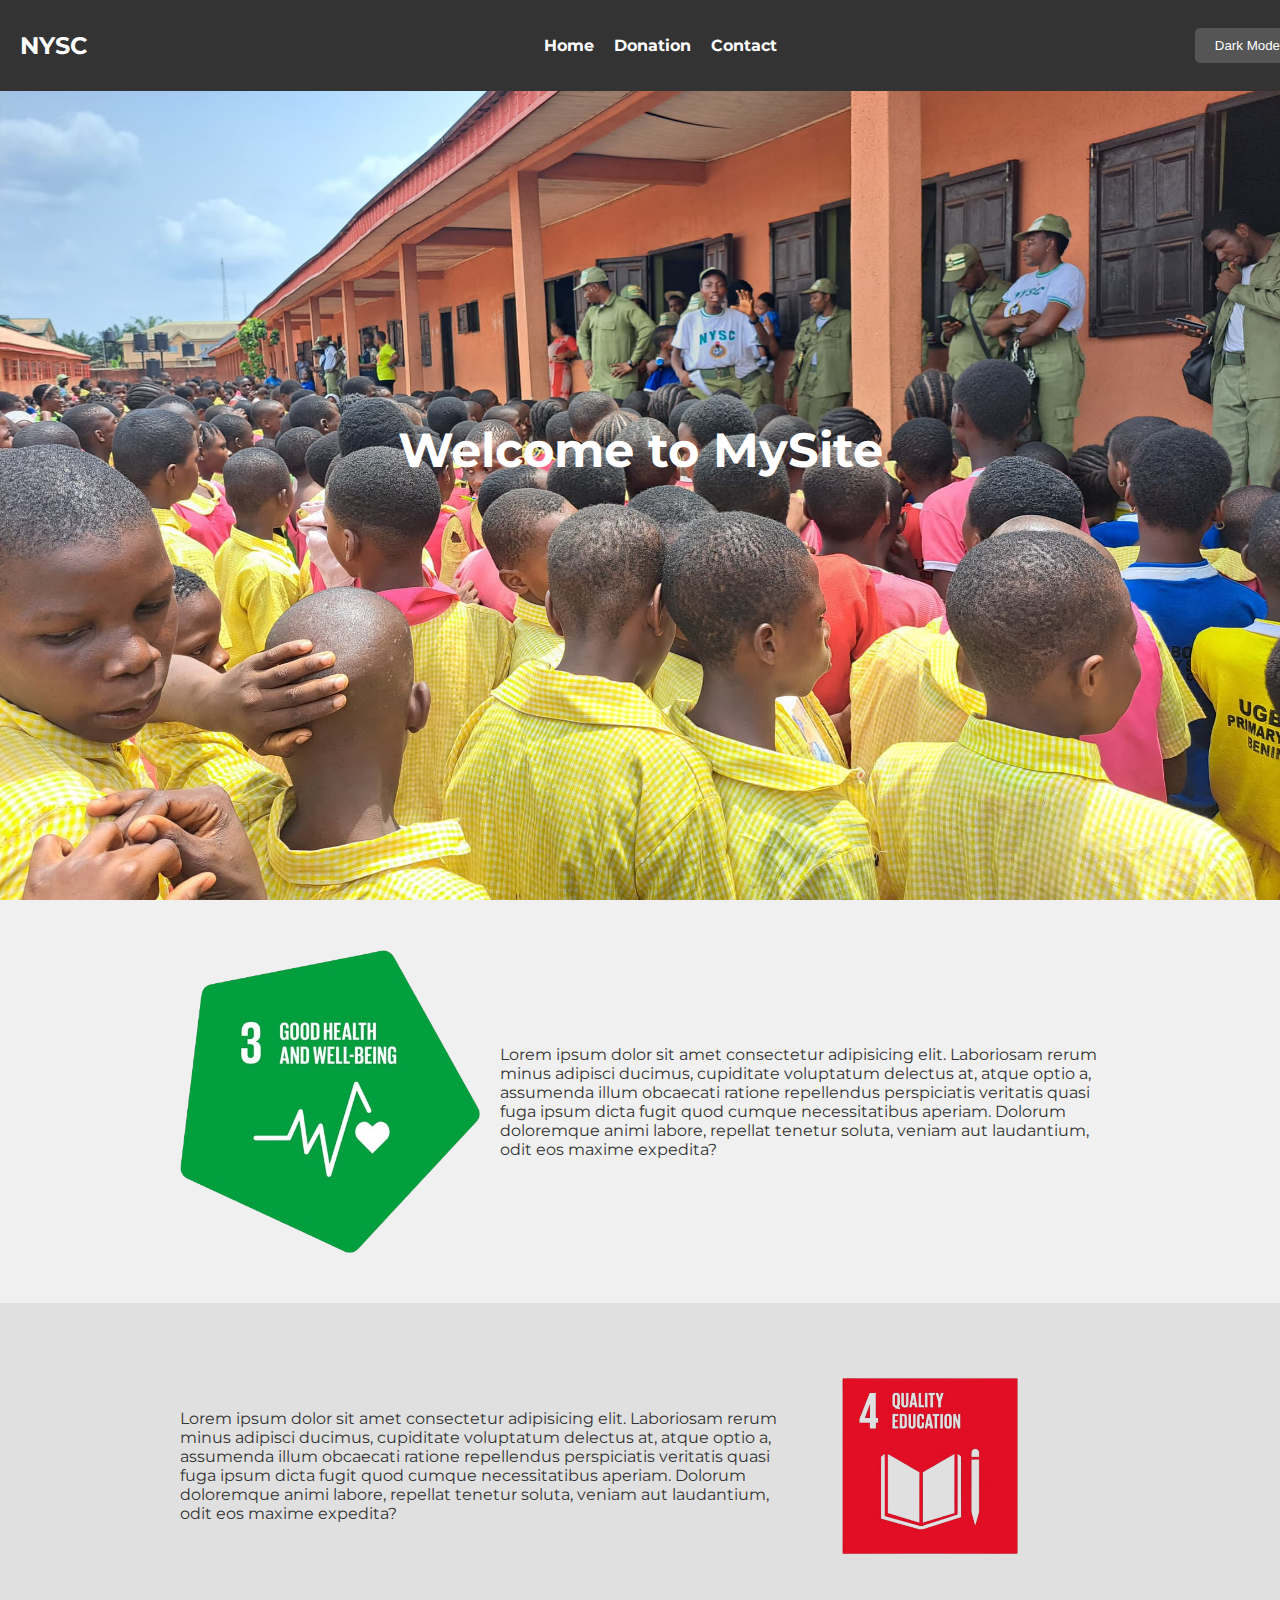
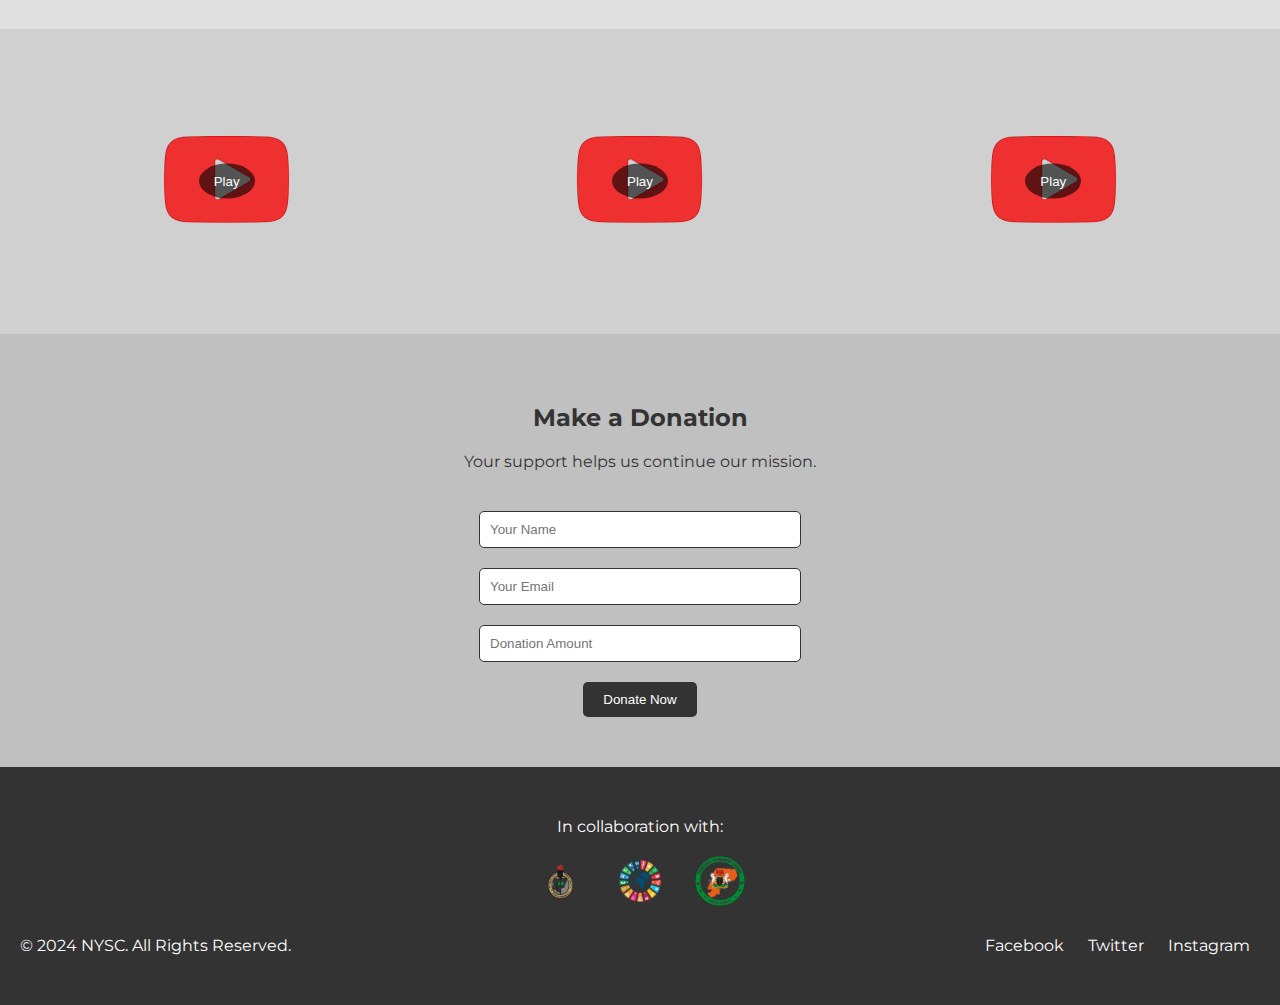
==== index.html @ fc8bd2cf "pro4" ====
<!DOCTYPE html>
<html lang="en">

<head>
    <meta charset="UTF-8">
    <meta name="viewport" content="width=device-width, initial-scale=1.0">
    <title>Responsive Landing Page</title>
    <link rel="stylesheet" href="styles.css">
</head>

<body>
    <!-- Navigation Bar -->
    <nav class="navbar">
        <div class="logo">NYSC</div>
        <ul class="nav-links" id="navLinks">
            <li><a href="#home">Home</a></li>
            <li><a href="#donation">Donation</a></li>
            <li><a href="#contact">Contact</a></li>
        </ul>
        <button class="mode-toggle" id="modeToggle">Dark Mode</button>
        <div class="menu-icon" id="menuIcon">&#9776;</div>
    </nav>

    <!-- Hero Section -->
    <section class="hero-section" id="home">
        <div class="hero-text">
            <h1>Welcome to MySite</h1>
        </div>
    </section>

    <!-- Info Section -->
    <section class="info-section">
        <img src="./images/3-removebg-preview.png" alt="Info Image">
        <div class="text-content">
            <p>Lorem ipsum dolor sit amet consectetur adipisicing elit. Laboriosam rerum minus adipisci ducimus,
                cupiditate voluptatum delectus at, atque optio a, assumenda illum obcaecati ratione repellendus
                perspiciatis veritatis quasi fuga ipsum dicta fugit quod cumque necessitatibus aperiam. Dolorum
                doloremque animi labore, repellat tenetur soluta, veniam aut laudantium, odit eos maxime expedita?</p>
        </div>
    </section>

    <section class="info-section">
        <div class="text-content">
            <p>Lorem ipsum dolor sit amet consectetur adipisicing elit. Laboriosam rerum minus adipisci ducimus,
                cupiditate voluptatum delectus at, atque optio a, assumenda illum obcaecati ratione repellendus
                perspiciatis veritatis quasi fuga ipsum dicta fugit quod cumque necessitatibus aperiam. Dolorum
                doloremque animi labore, repellat tenetur soluta, veniam aut laudantium, odit eos maxime expedita?</p>
        </div>
        <img src="./images/4-removebg-preview.png" alt="Info Image">
    </section>

    <!-- Video Section -->
    <section class="video-section">
        <div class="video-box">
            <img src="./images/youtube-play.png" alt="Video Thumbnail 1">
            <button class="play-btn" data-video="video1.mp4">Play</button>
        </div>
        <div class="video-box">
            <img src="./images/youtube-play.png" alt="Video Thumbnail 2">
            <button class="play-btn" data-video="video2.mp4">Play</button>
        </div>
        <div class="video-box">
            <img src="./images/youtube-play.png" alt="Video Thumbnail 3">
            <button class="play-btn" data-video="video3.mp4">Play</button>
        </div>
    </section>

    <!-- Donation Section -->
    <section class="donation-section" id="donation">
        <h2>Make a Donation</h2>
        <p>Your support helps us continue our mission.</p>
        <form id="donationForm">
            <input type="text" id="name" placeholder="Your Name">
            <input type="email" id="email" placeholder="Your Email">
            <input type="number" id="amount" placeholder="Donation Amount">
            <button type="submit">Donate Now</button>
        </form>
    </section>

    <!-- Footer -->
    <footer class="footer" id="contact">
        <p>In collaboration with:</p>
        <div class="partner-logos">
            <img src="./images/nysc.png" alt="Partner Logo 1" class="logo-img">
            <img src="./images/sdg.png" alt="Partner Logo 2" class="logo-img">
            <img src="./images/egor.png" alt="Partner Logo 3" class="logo-img">
        </div>
        <div class="footer-content">
            <p>&copy; 2024 NYSC. All Rights Reserved.</p>
            <div>
                <a href="#">Facebook</a>
                <a href="#">Twitter</a>
                <a href="#">Instagram</a>
            </div>
        </div>
    </footer>

    <!-- Scroll to Top Button -->
    <button id="scrollToTopBtn" class="scroll-to-top-btn">↑</button>

    <!-- JavaScript -->
    <script src="scripts.js"></script>
</body>

</html>
---- styles.css ----
@import url("https://fonts.googleapis.com/css2?family=Montserrat:ital,wght@0,100..900;1,100..900&display=swap");

body {
  margin: 0;
  font-family: "Montserrat", sans-serif;
  background-color: #f0f0f0;
  color: #333;
  transition: background-color 0.3s, color 0.3s;
}

a {
  text-decoration: none;
  color: inherit;
}

/* Navbar Styles */
.navbar {
  display: flex;
  justify-content: space-between;
  align-items: center;
  padding: 20px;
  background-color: #333;
  color: #fff;
  position: fixed;
  width: 100%;
  top: 0;
  z-index: 1000;
}

.navbar .logo {
  font-size: 24px;
  font-weight: bold;
}

.navbar .nav-links {
  list-style-type: none;
  display: flex;
  gap: 20px;
}

.navbar .nav-links li {
  display: inline;
}

.navbar .nav-links a {
  color: #fff;
  font-weight: bold;
  transition: color 0.3s;
}

.navbar .nav-links a:hover {
  color: #ddd;
}

.navbar .mode-toggle {
  background-color: #555;
  color: #fff;
  border: none;
  padding: 10px 20px;
  cursor: pointer;
  border-radius: 5px;
  transition: background-color 0.3s;
}

.navbar .mode-toggle:hover {
  background-color: #777;
}

.navbar .menu-icon {
  display: none;
  font-size: 28px;
  cursor: pointer;
}

/* Hero Section */
.hero-section {
  height: 100vh;
  display: flex;
  justify-content: center;
  align-items: center;
  background: url("./images/student.jpeg") no-repeat center center/cover;
  color: #fff;
  text-align: center;
}

.hero-section .hero-text h1 {
  font-size: 48px;
  margin: 0;
}

/* Info Section */
.info-section {
  display: flex;
  justify-content: center;
  align-items: center;
  padding: 50px 20px;
  background-color: #f0f0f0;
}

.info-section:nth-child(even) {
  background-color: #e0e0e0;
}

.info-section img {
  max-width: 300px;
  margin-right: 20px;
}

.info-section .text-content {
  max-width: 600px;
}

/* Video Section */
.video-section {
  display: flex;
  justify-content: space-around;
  align-items: center;
  padding: 50px 20px;
  background-color: #d0d0d0;
}

.video-box {
  text-align: center;
  position: relative;
}

.video-box img {
  max-width: 100%;
  border-radius: 10px;
  cursor: pointer;
  transition: transform 0.3s;
}

.video-box img:hover {
  transform: scale(1.05);
}

.video-box .play-btn {
  position: absolute;
  top: 50%;
  left: 50%;
  transform: translate(-50%, -50%);
  background-color: rgba(0, 0, 0, 0.6);
  color: #fff;
  border: none;
  border-radius: 50%;
  padding: 10px 15px;
  cursor: pointer;
}

/* Donation Section */
.donation-section {
  padding: 50px 20px;
  background-color: #c0c0c0;
  text-align: center;
}

.donation-section h2 {
  margin-bottom: 20px;
}

.donation-section p {
  margin-bottom: 40px;
}

.donation-section form {
  display: flex;
  flex-direction: column;
  gap: 20px;
  align-items: center;
}

.donation-section input[type="text"],
.donation-section input[type="email"],
.donation-section input[type="number"] {
  padding: 10px;
  width: 300px;
  max-width: 90%;
  border: 1px solid #333;
  border-radius: 5px;
  outline: none;
}

.donation-section button {
  padding: 10px 20px;
  border: none;
  background-color: #333;
  color: #fff;
  cursor: pointer;
  border-radius: 5px;
  transition: background-color 0.3s;
}

.donation-section button:hover {
  background-color: #555;
}

/* Footer */
.footer {
  background-color: #333;
  color: #fff;
  text-align: center;
  padding: 40px 20px;
}

.footer p {
  margin: 10px 0;
}

.footer .partner-logos {
  display: flex;
  justify-content: center;
  align-items: center;
  gap: 30px;
  margin: 20px 0;
}

.footer .partner-logos .logo-img {
  max-width: 50px;
  transition: transform 0.3s;
}

.footer .partner-logos .logo-img:hover {
  transform: scale(1.1);
}

.footer .footer-content {
  display: flex;
  justify-content: space-between;
  align-items: center;
  flex-wrap: wrap;
  gap: 20px;
}

.footer .footer-content div a {
  color: #fff;
  margin: 0 10px;
  transition: color 0.3s;
}

.footer .footer-content div a:hover {
  color: #ddd;
}

/* Scroll to Top Button */
.scroll-to-top-btn {
  position: fixed;
  bottom: 30px;
  right: 30px;
  padding: 10px 15px;
  background-color: #333;
  color: #fff;
  border: none;
  border-radius: 5px;
  cursor: pointer;
  display: none;
  transition: background-color 0.3s, transform 0.3s;
}

.scroll-to-top-btn:hover {
  background-color: #555;
  transform: scale(1.1);
}

/* Dark Mode */
body.dark-mode {
  background-color: #121212;
  color: #e0e0e0;
}

body.dark-mode .navbar {
  background-color: #222;
}

body.dark-mode .mode-toggle {
  background-color: #444;
}

body.dark-mode .info-section,
body.dark-mode .video-section,
body.dark-mode .donation-section {
  background-color: #1e1e1e;
}

body.dark-mode .info-section:nth-child(even) {
  background-color: #2e2e2e;
}

body.dark-mode .footer {
  background-color: #222;
}

/* Responsive Styles */
@media (max-width: 768px) {
  .navbar .nav-links {
    display: none;
    flex-direction: column;
    position: fixed;
    top: 60px;
    left: 0;
    width: 100%;
    background-color: #333;
    padding: 20px 0;
  }

  .navbar .nav-links.show {
    display: flex;
  }

  .navbar .menu-icon {
    display: block;
  }

  .info-section {
    flex-direction: column;
    text-align: center;
  }

  .info-section img {
    margin-bottom: 20px;
    margin-right: 0;
  }

  .video-section {
    flex-direction: column;
  }

  .video-box {
    margin-bottom: 20px;
  }
}

@media (max-width: 480px) {
  .hero-section .hero-text h1 {
    font-size: 36px;
  }

  .donation-section input[type="text"],
  .donation-section input[type="email"],
  .donation-section input[type="number"] {
    width: 100%;
  }

  .footer .footer-content a {
    display: block;
    margin-bottom: 10px;
  }
}
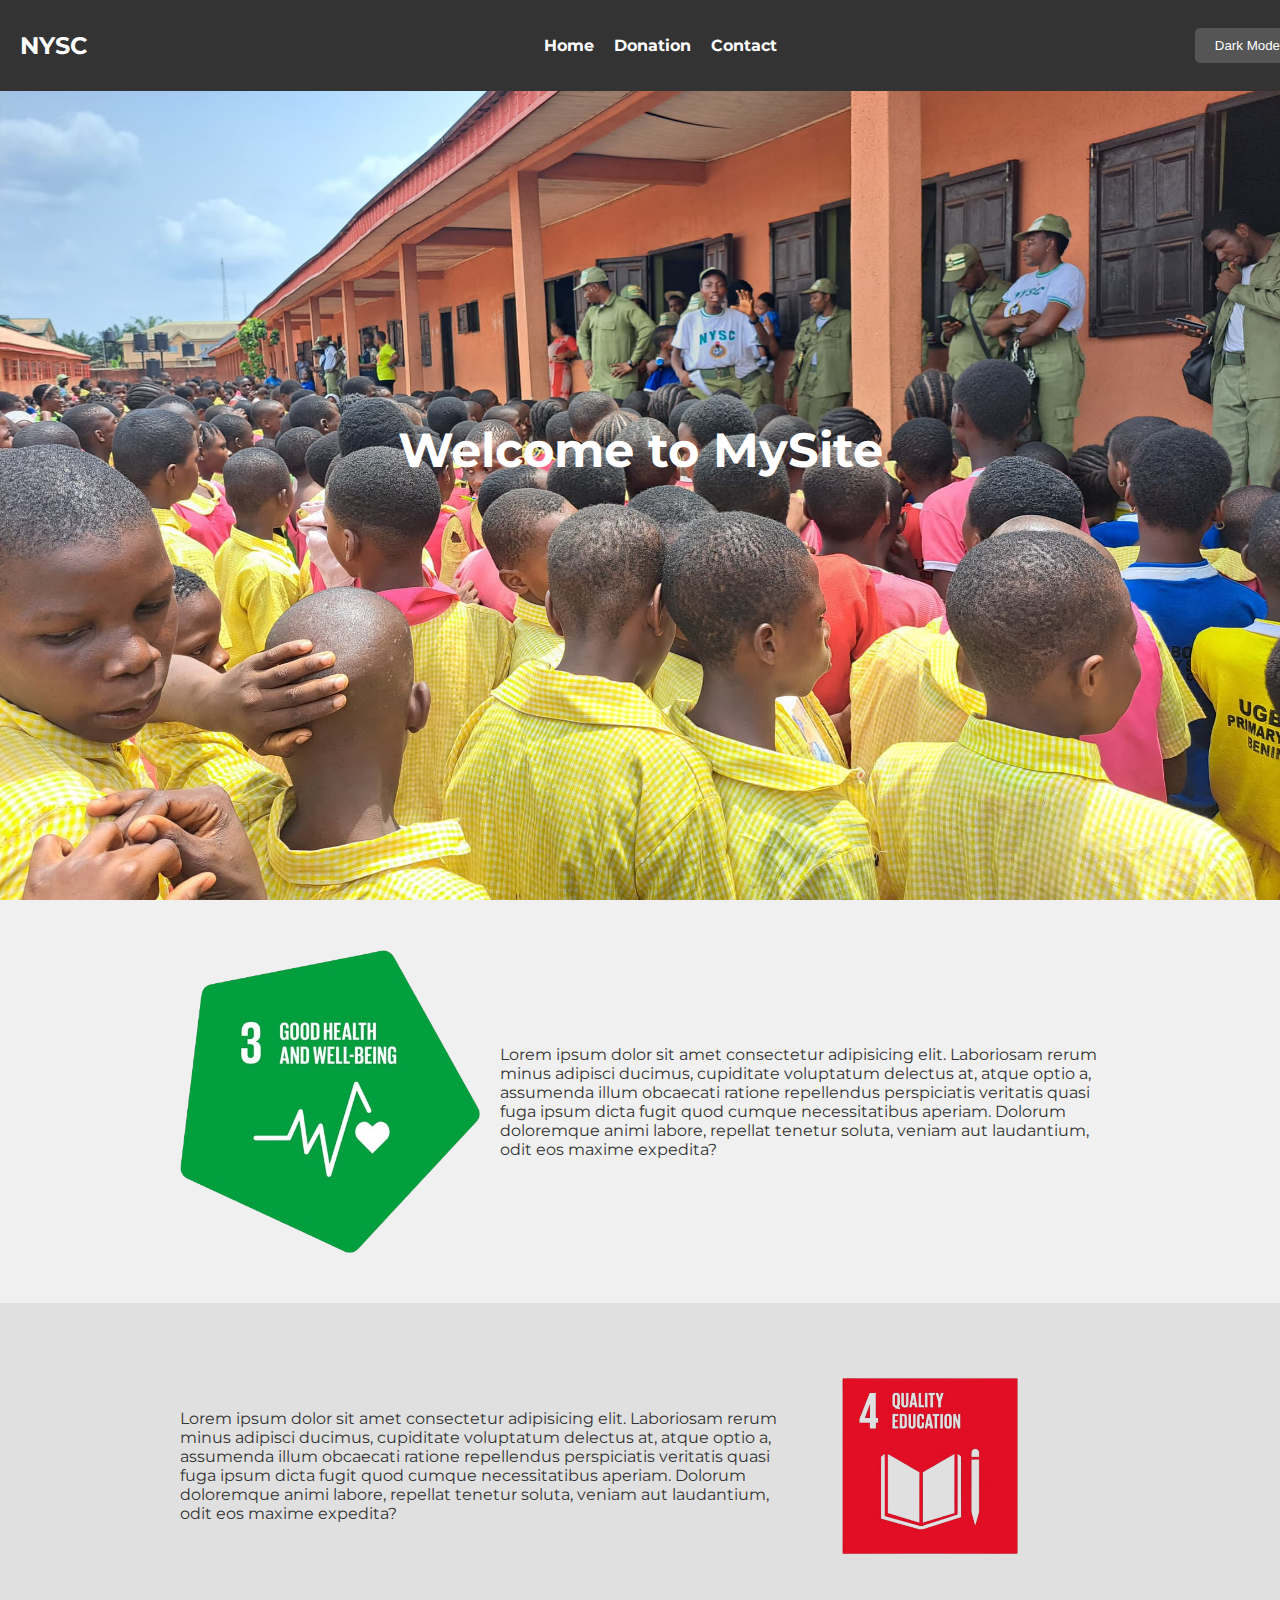
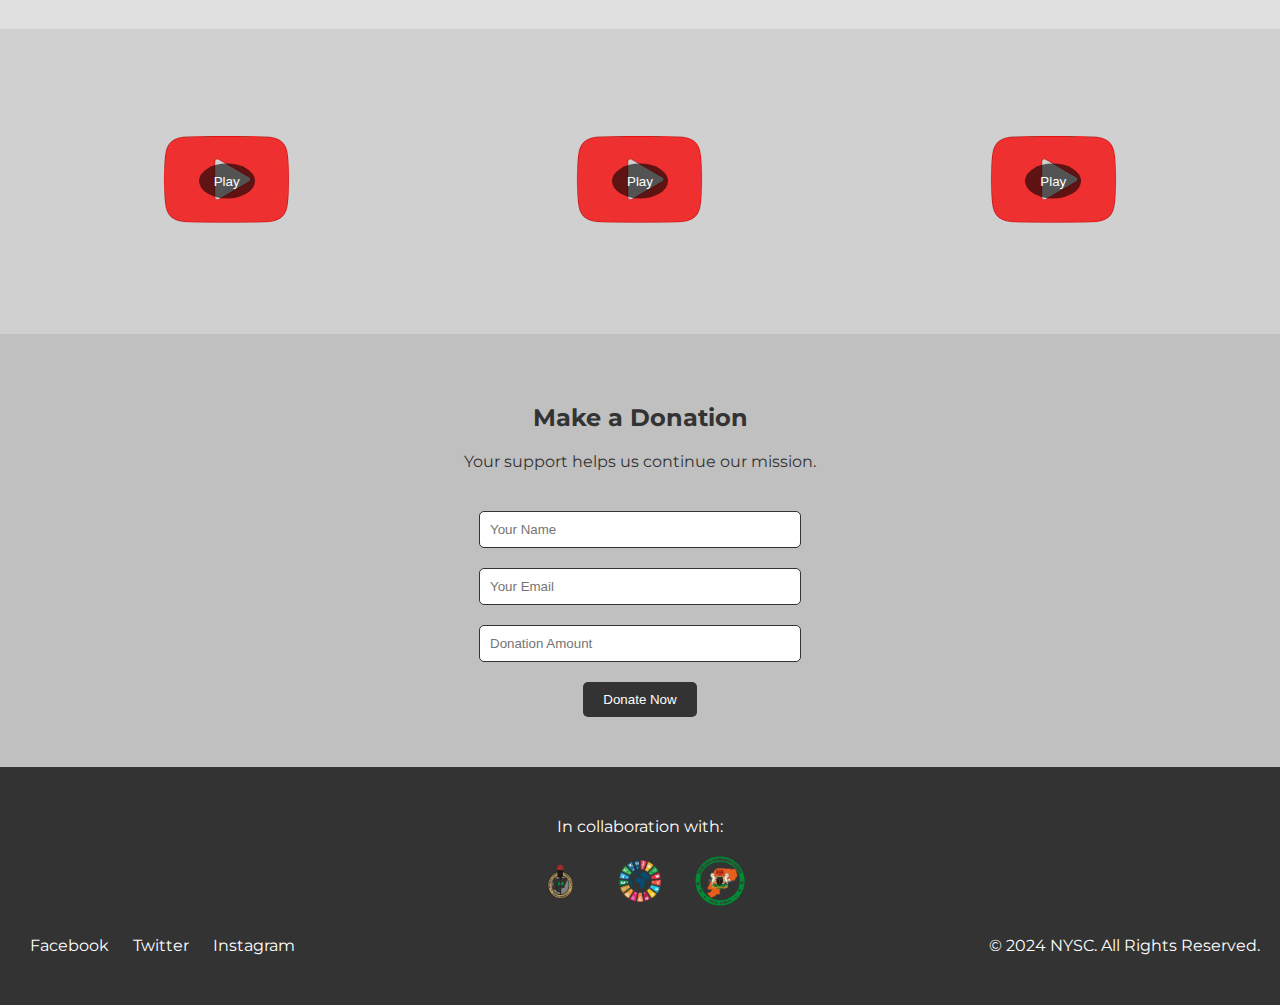
==== commit bc1fff34: "pro5" ====
--- a/index.html
+++ b/index.html
@@ -86,12 +86,12 @@
             <img src="./images/egor.png" alt="Partner Logo 3" class="logo-img">
         </div>
         <div class="footer-content">
-            <p>&copy; 2024 NYSC. All Rights Reserved.</p>
             <div>
                 <a href="#">Facebook</a>
                 <a href="#">Twitter</a>
                 <a href="#">Instagram</a>
             </div>
+            <p>&copy; 2024 NYSC. All Rights Reserved.</p>
         </div>
     </footer>
 
--- a/styles.css
+++ b/styles.css
@@ -68,7 +68,7 @@
 
 .navbar .menu-icon {
   display: none;
-  font-size: 28px;
+  font-size: 20px;
   cursor: pointer;
 }
 
@@ -309,6 +309,7 @@
 
   .navbar .menu-icon {
     display: block;
+    padding-left: 30px;
   }
 
   .info-section {
@@ -327,6 +328,10 @@
 
   .video-box {
     margin-bottom: 20px;
+  }
+  .footer .footer-content {
+    display: block;
+    justify-content: center;
   }
 }
 
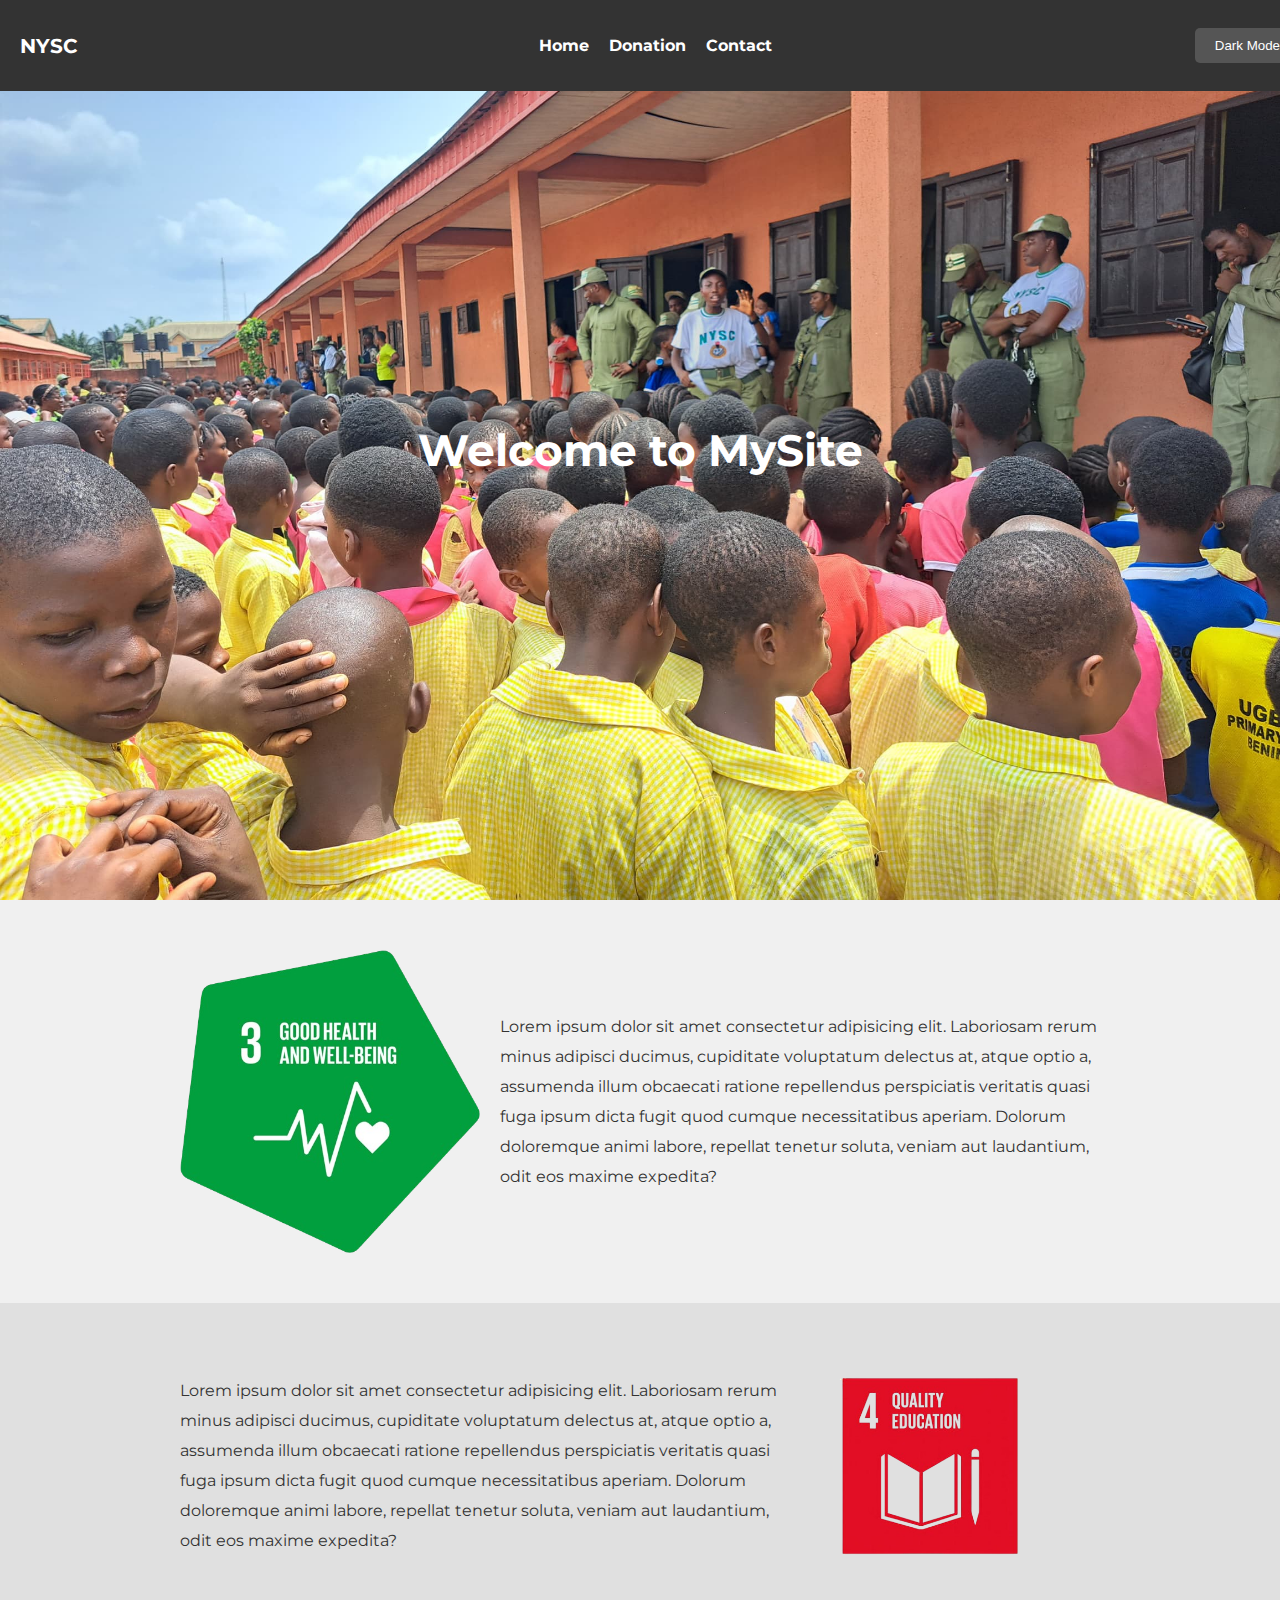
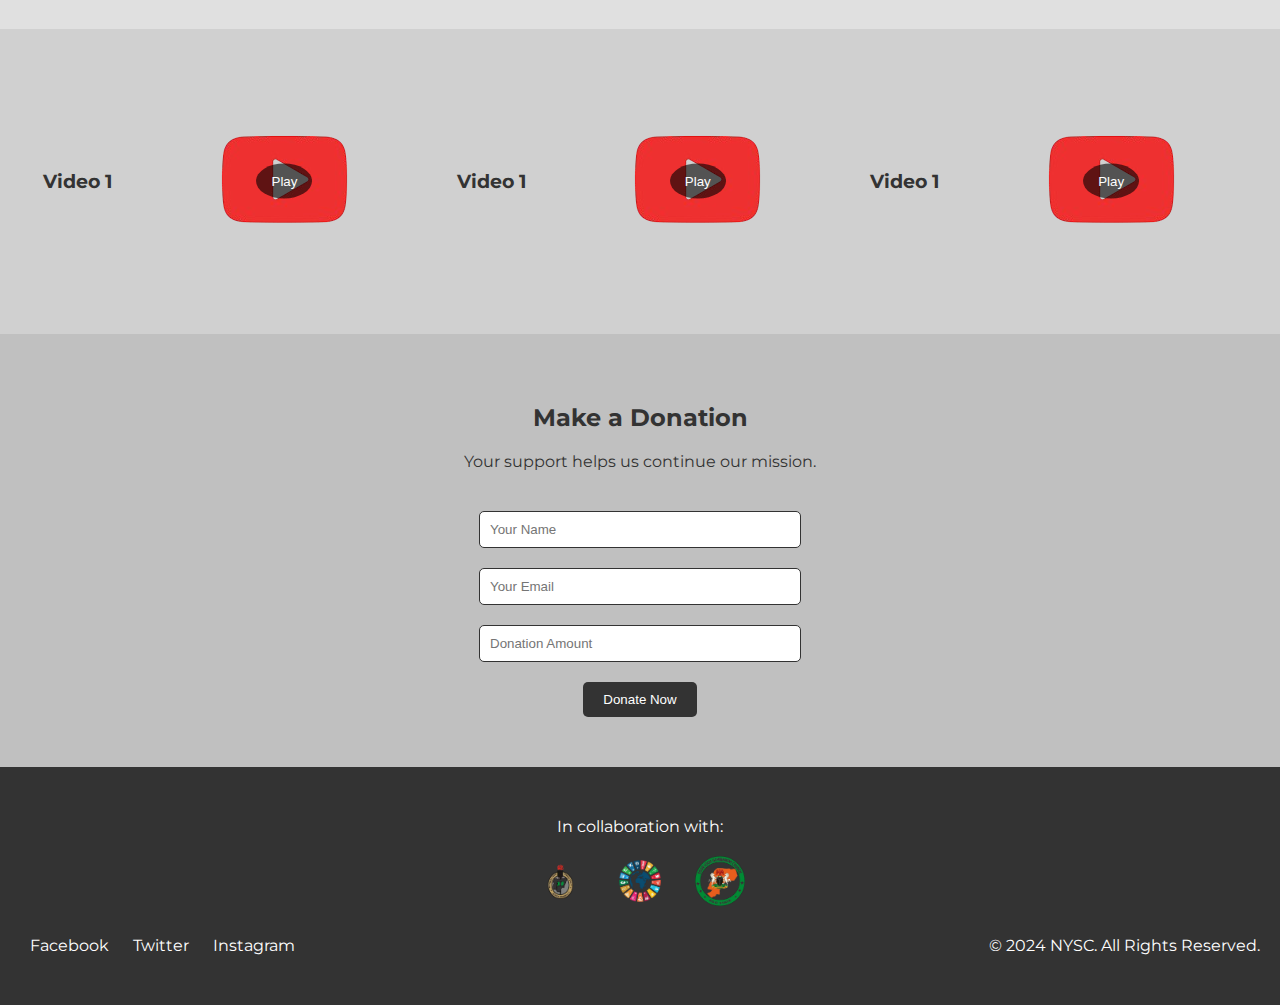
==== commit a1646c8f: "pro1" ====
--- a/index.html
+++ b/index.html
@@ -51,14 +51,17 @@
 
     <!-- Video Section -->
     <section class="video-section">
+        <h3>Video 1</h3>
         <div class="video-box">
             <img src="./images/youtube-play.png" alt="Video Thumbnail 1">
             <button class="play-btn" data-video="video1.mp4">Play</button>
         </div>
+        <h3>Video 1</h3>
         <div class="video-box">
             <img src="./images/youtube-play.png" alt="Video Thumbnail 2">
             <button class="play-btn" data-video="video2.mp4">Play</button>
         </div>
+        <h3>Video 1</h3>
         <div class="video-box">
             <img src="./images/youtube-play.png" alt="Video Thumbnail 3">
             <button class="play-btn" data-video="video3.mp4">Play</button>
--- a/styles.css
+++ b/styles.css
@@ -3,6 +3,7 @@
 body {
   margin: 0;
   font-family: "Montserrat", sans-serif;
+  font-size: 16px;
   background-color: #f0f0f0;
   color: #333;
   transition: background-color 0.3s, color 0.3s;
@@ -28,7 +29,7 @@
 }
 
 .navbar .logo {
-  font-size: 24px;
+  font-size: 20px;
   font-weight: bold;
 }
 
@@ -68,7 +69,7 @@
 
 .navbar .menu-icon {
   display: none;
-  font-size: 20px;
+  font-size: 16px;
   cursor: pointer;
 }
 
@@ -84,7 +85,7 @@
 }
 
 .hero-section .hero-text h1 {
-  font-size: 48px;
+  font-size: 44px;
   margin: 0;
 }
 
@@ -108,6 +109,8 @@
 
 .info-section .text-content {
   max-width: 600px;
+  font-size: 16px;
+  line-height: 30px;
 }
 
 /* Video Section */
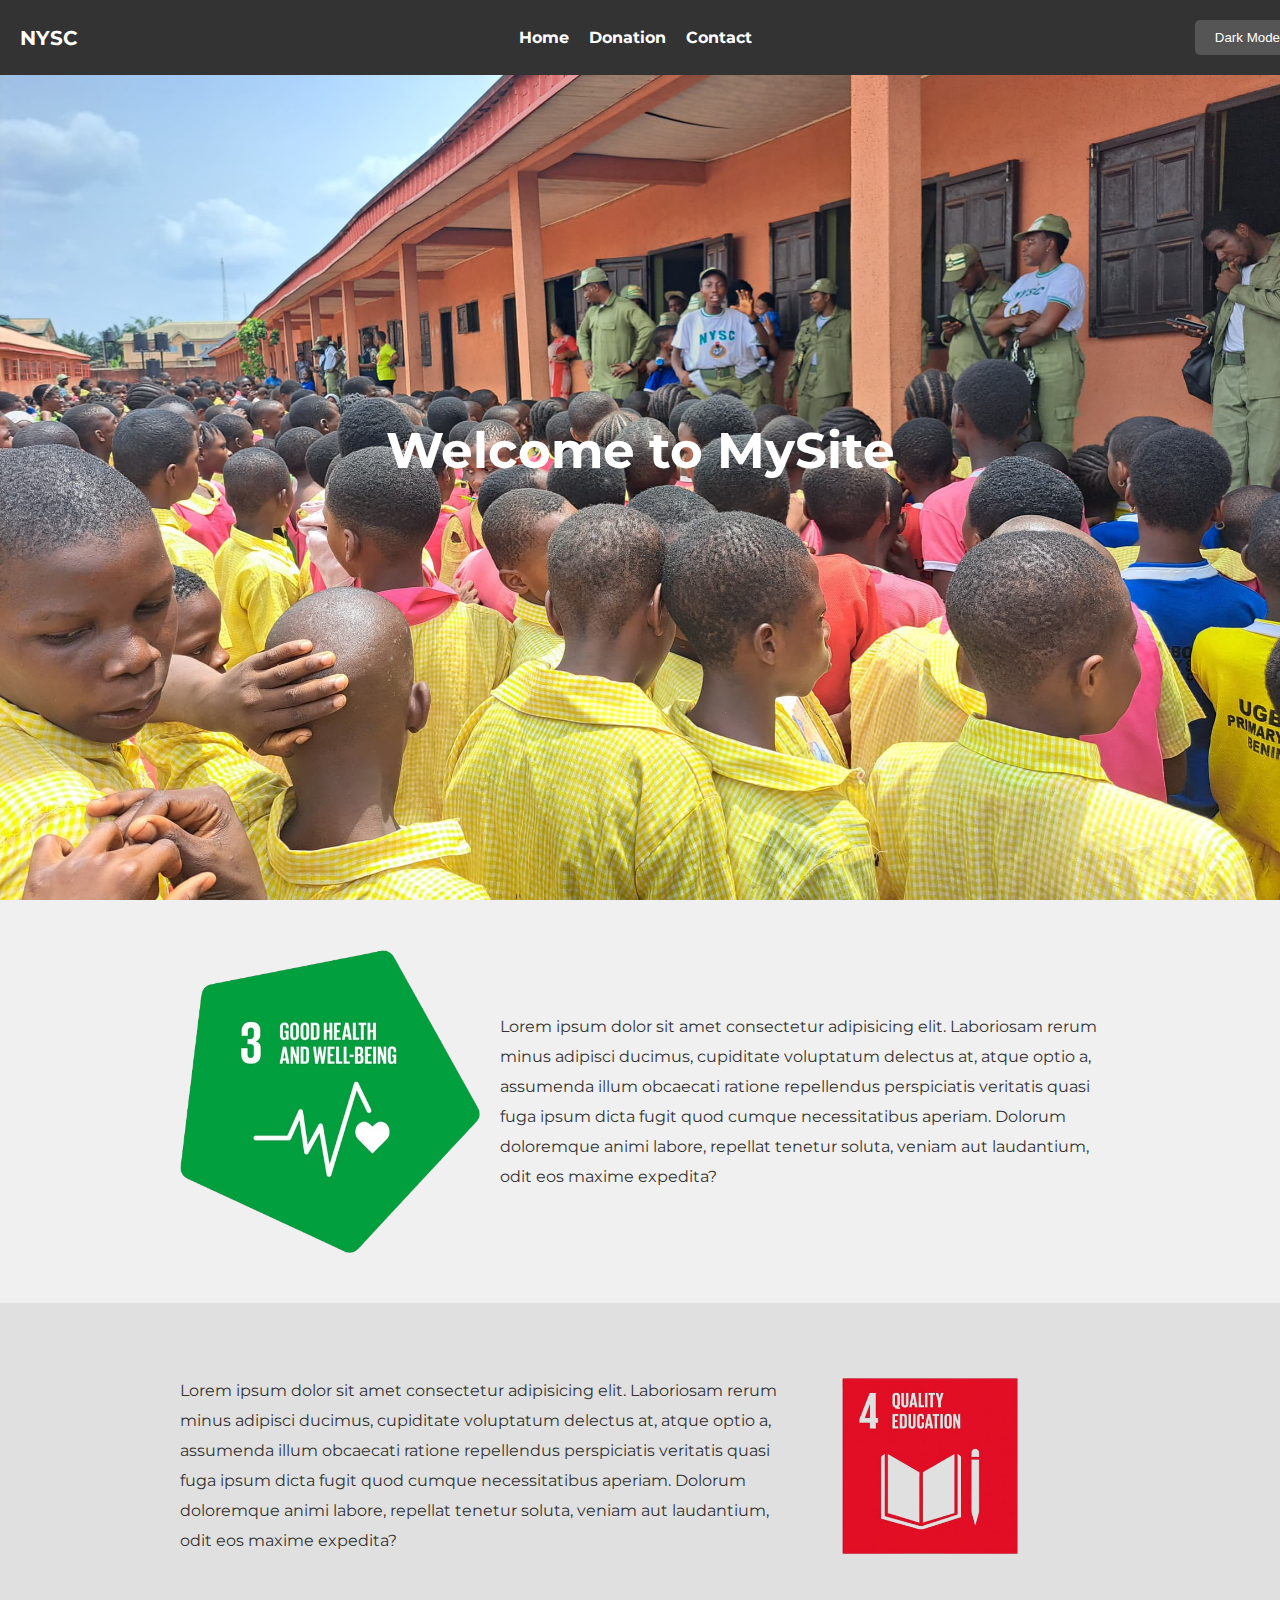
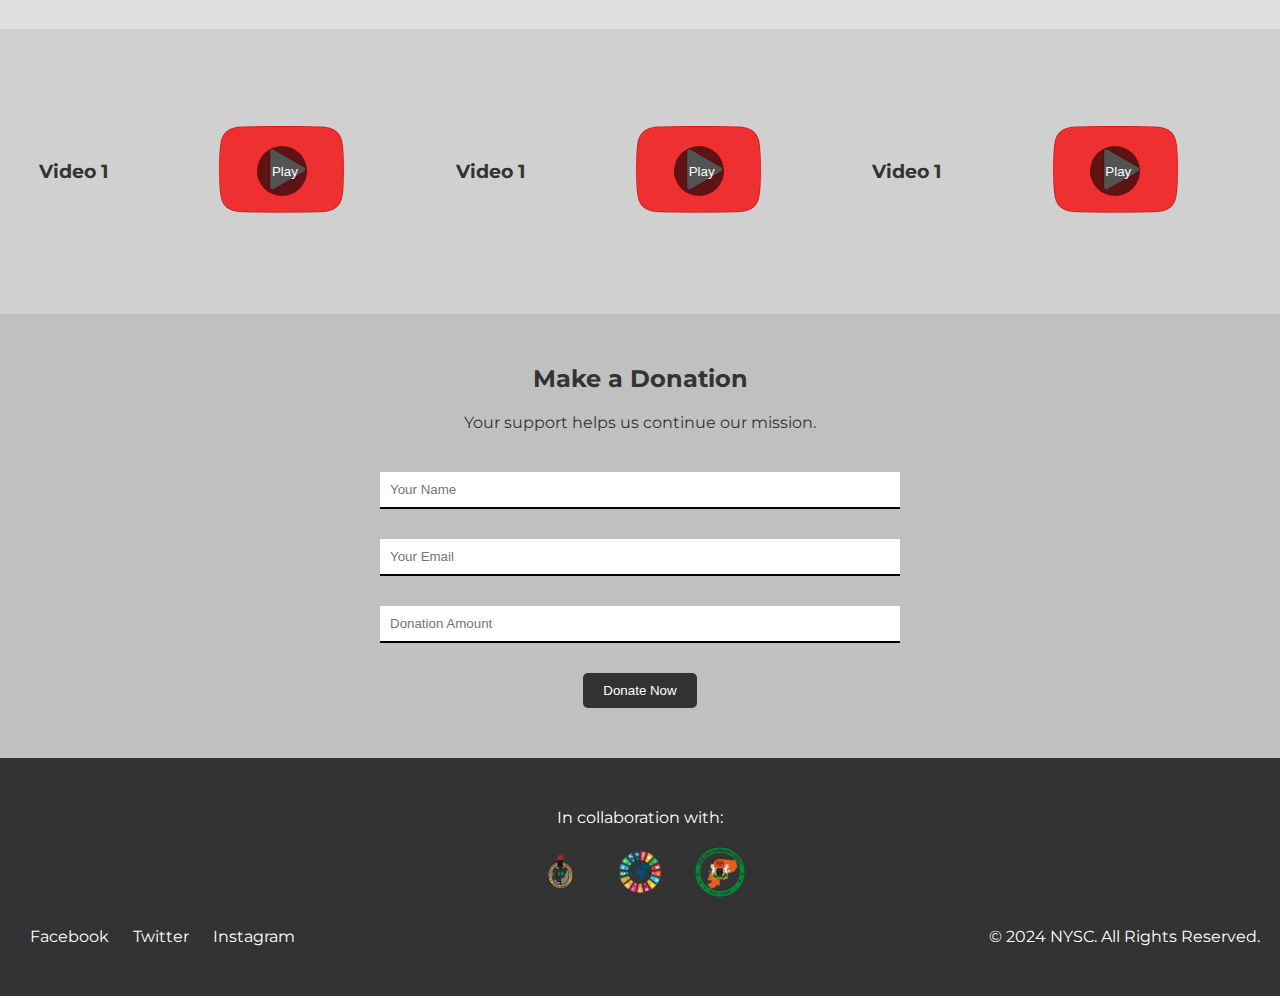
==== commit 7b0903e7: "pro8" ====
--- a/index.html
+++ b/index.html
@@ -4,7 +4,7 @@
 <head>
     <meta charset="UTF-8">
     <meta name="viewport" content="width=device-width, initial-scale=1.0">
-    <title>Responsive Landing Page</title>
+    <title>NYSC EGOR</title>
     <link rel="stylesheet" href="styles.css">
 </head>
 
--- a/styles.css
+++ b/styles.css
@@ -1,5 +1,13 @@
 @import url("https://fonts.googleapis.com/css2?family=Montserrat:ital,wght@0,100..900;1,100..900&display=swap");
 
+* {
+  margin: 0;
+  padding: 0;
+}
+
+html {
+  scroll-behavior: smooth;
+}
 body {
   margin: 0;
   font-family: "Montserrat", sans-serif;
@@ -50,7 +58,10 @@
 }
 
 .navbar .nav-links a:hover {
-  color: #ddd;
+  background-color: #ddd;
+  color: #000;
+  padding: 5px;
+  border-radius: 5px;
 }
 
 .navbar .mode-toggle {
@@ -85,7 +96,7 @@
 }
 
 .hero-section .hero-text h1 {
-  font-size: 44px;
+  font-size: 50px;
   margin: 0;
 }
 
@@ -118,7 +129,7 @@
   display: flex;
   justify-content: space-around;
   align-items: center;
-  padding: 50px 20px;
+  padding: 40px 15px;
   background-color: #d0d0d0;
 }
 
@@ -135,7 +146,7 @@
 }
 
 .video-box img:hover {
-  transform: scale(1.05);
+  transform: scale(1.2);
 }
 
 .video-box .play-btn {
@@ -146,6 +157,8 @@
   background-color: rgba(0, 0, 0, 0.6);
   color: #fff;
   border: none;
+  width: 50px;
+  height: 50px;
   border-radius: 50%;
   padding: 10px 15px;
   cursor: pointer;
@@ -177,10 +190,11 @@
 .donation-section input[type="email"],
 .donation-section input[type="number"] {
   padding: 10px;
-  width: 300px;
+  width: 500px;
   max-width: 90%;
-  border: 1px solid #333;
-  border-radius: 5px;
+  border: none;
+  margin-bottom: 10px;
+  border-bottom: 2px solid #000;
   outline: none;
 }
 
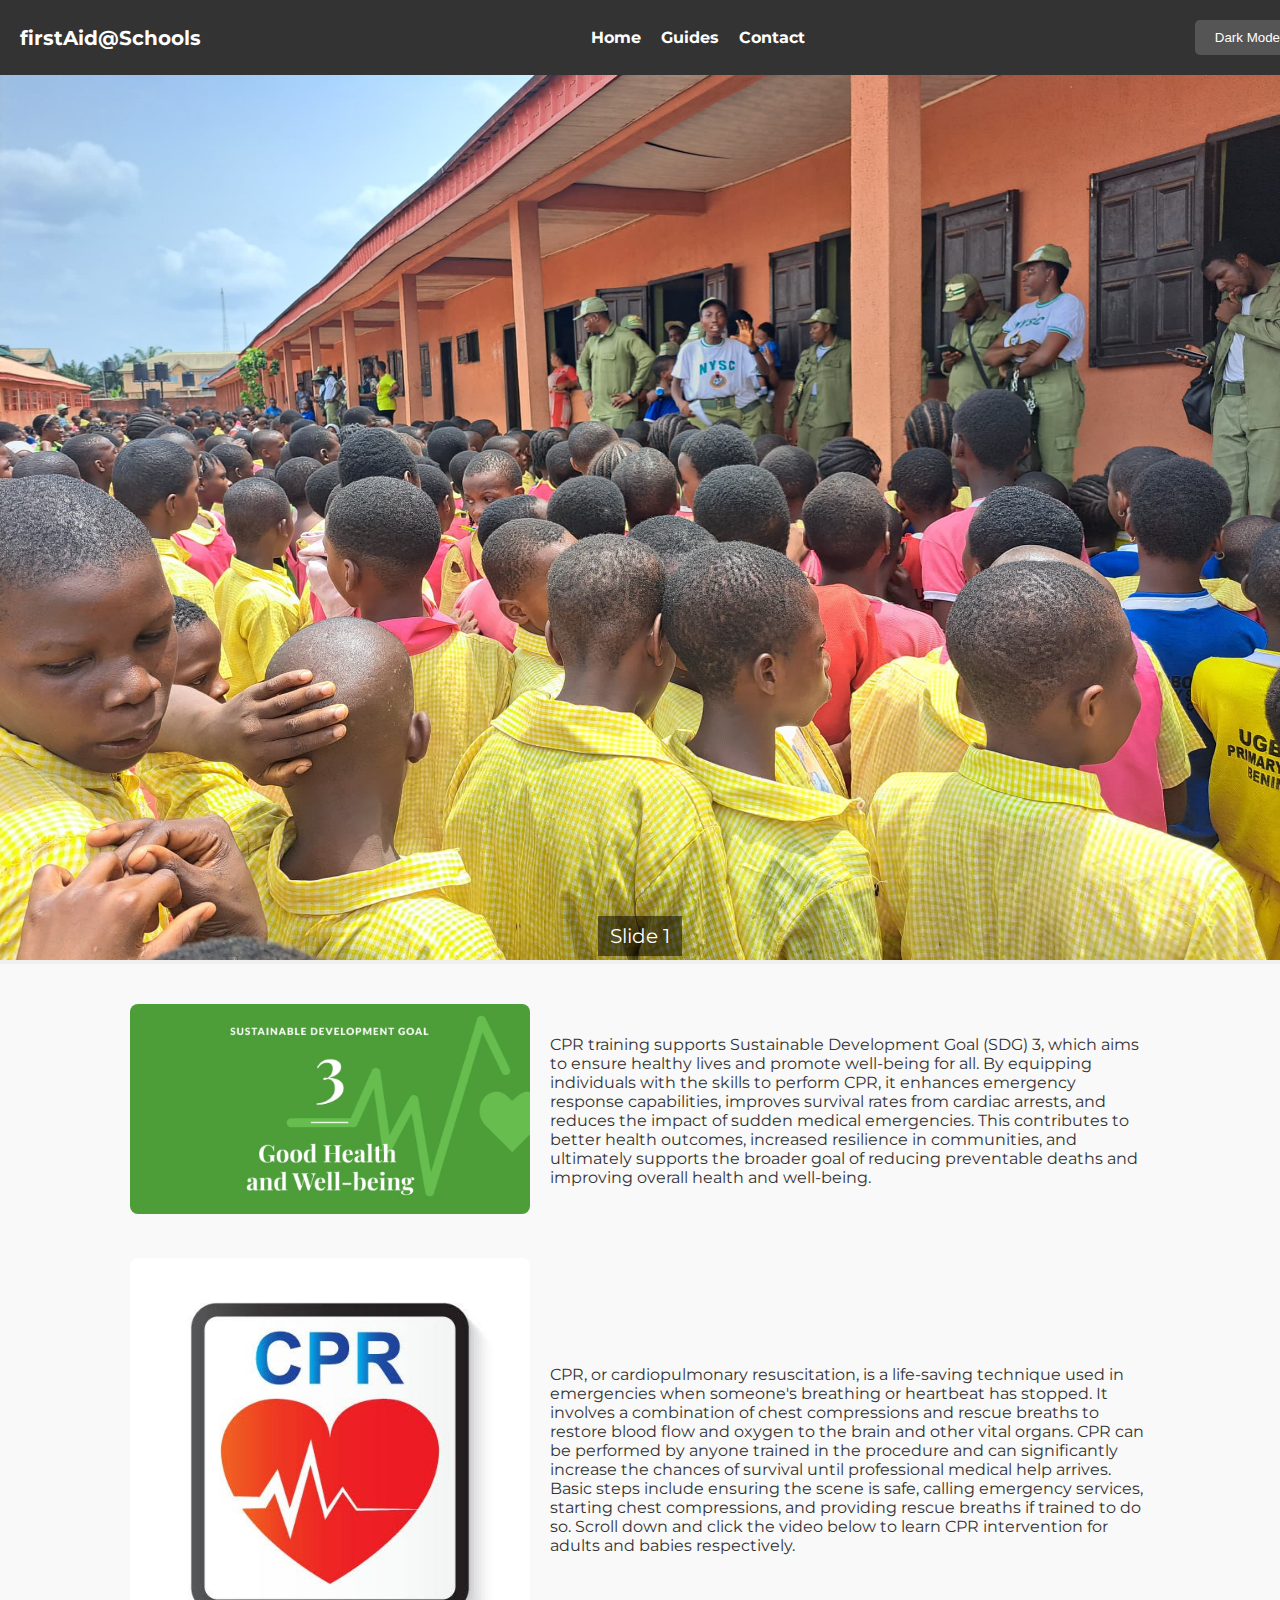
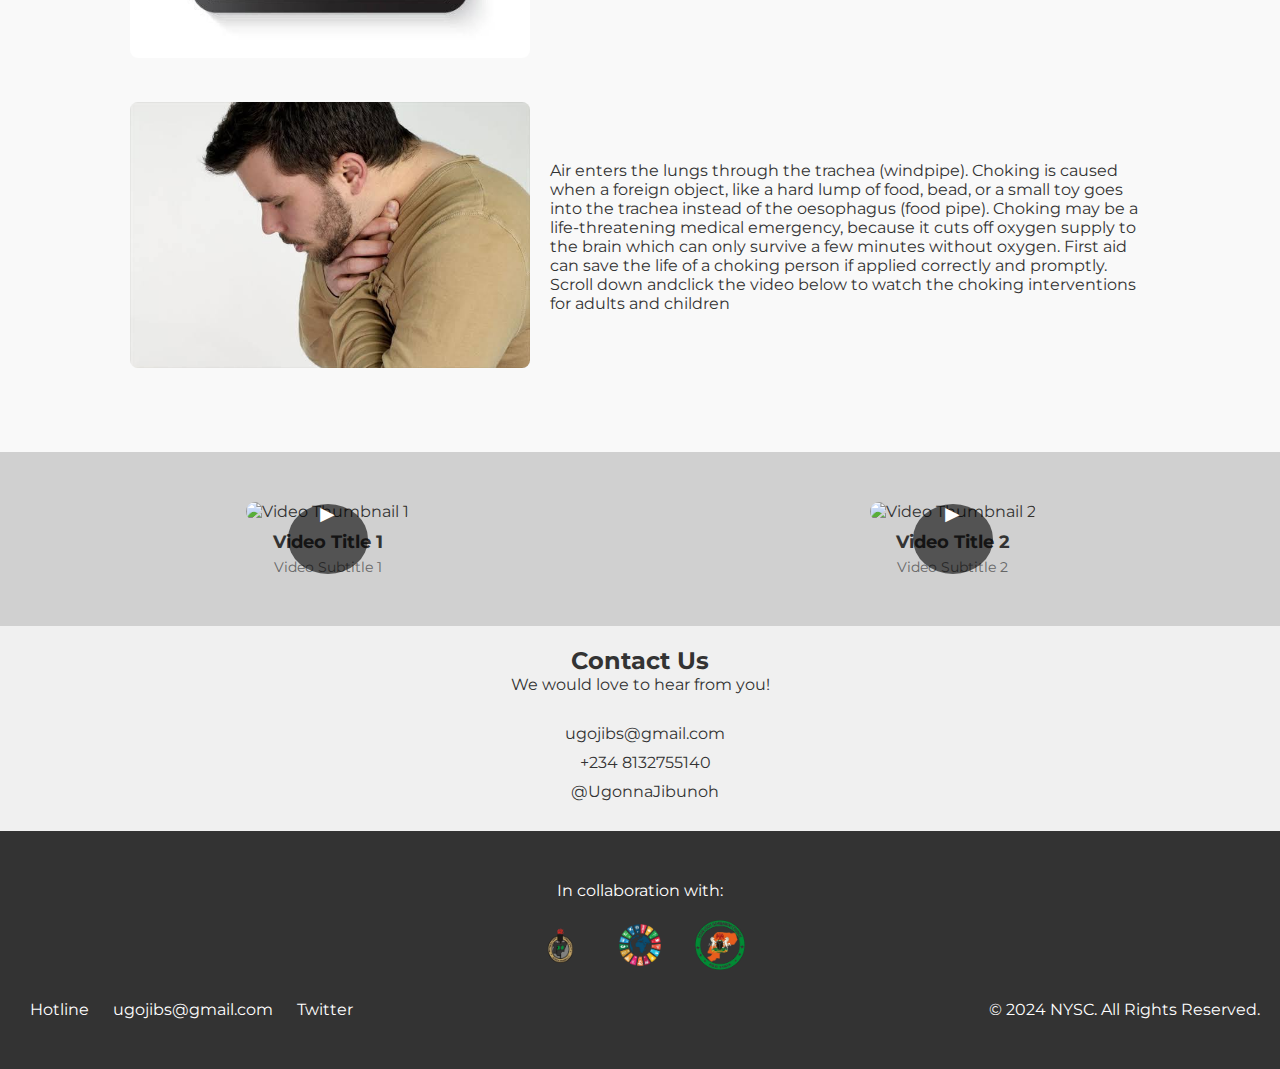
==== commit 29a09716: "pro9" ====
--- a/index.html
+++ b/index.html
@@ -4,84 +4,170 @@
 <head>
     <meta charset="UTF-8">
     <meta name="viewport" content="width=device-width, initial-scale=1.0">
-    <title>NYSC EGOR</title>
+    <title>firstAid@Schools</title>
     <link rel="stylesheet" href="styles.css">
+    <!-- Ionicons script -->
+    <script type="module" src="https://cdn.jsdelivr.net/npm/ionicons@latest/dist/ionicons/ionicons.esm.js"></script>
+    <script nomodule src="https://cdn.jsdelivr.net/npm/ionicons@latest/dist/ionicons/ionicons.js"></script>
 </head>
 
 <body>
     <!-- Navigation Bar -->
     <nav class="navbar">
-        <div class="logo">NYSC</div>
+        <div class="logo">firstAid@Schools</div>
         <ul class="nav-links" id="navLinks">
             <li><a href="#home">Home</a></li>
-            <li><a href="#donation">Donation</a></li>
+            <li><a href="#guides">Guides</a></li>
             <li><a href="#contact">Contact</a></li>
         </ul>
         <button class="mode-toggle" id="modeToggle">Dark Mode</button>
         <div class="menu-icon" id="menuIcon">&#9776;</div>
     </nav>
 
-    <!-- Hero Section -->
-    <section class="hero-section" id="home">
-        <div class="hero-text">
-            <h1>Welcome to MySite</h1>
+    <div class="slideshow-container">
+        <div class="slide">
+            <img src="./images/student.jpeg" alt="Slide 1">
+            <div class="text">Slide 1</div>
+        </div>
+        <div class="slide">
+            <img src="./images/slide1.jpeg" alt="Slide 2">
+            <div class="text">Slide 2</div>
+        </div>
+        <div class="slide">
+            <img src="./images/slide2.jpeg" alt="Slide 3">
+            <div class="text">Slide 3</div>
+        </div>
+        <div class="slide">
+            <img src="./images/slide3.jpeg" alt="Slide 3">
+            <div class="text">Slide 3</div>
+        </div>
+    </div>
+
+
+    <section class="info-section" id="guides">
+        <div class="info-block">
+            <!-- <h2 class="info-heading">Heading 1</h2>
+            <h3 class="info-subheading">Sub-heading 1</h3> -->
+            <div class="info-content">
+                <div class="info-image">
+                    <img src="./images/Good health 3.jpeg" alt="Image 1">
+                </div>
+                <div class="info-text">
+                    <p>CPR training supports Sustainable Development Goal (SDG) 3, which aims to ensure healthy lives
+                        and promote well-being
+                        for all. By equipping individuals with the skills to perform CPR, it enhances emergency response
+                        capabilities, improves
+                        survival rates from cardiac arrests, and reduces the impact of sudden medical emergencies. This
+                        contributes to better
+                        health outcomes, increased resilience in communities, and ultimately supports the broader goal
+                        of reducing preventable
+                        deaths and improving overall health and well-being.</p>
+                </div>
+            </div>
+        </div>
+
+        <div class="info-block">
+            <!-- <h2 class="info-heading">Heading 3</h2>
+            <h3 class="info-subheading">Sub-heading 3</h3> -->
+            <div class="info-content">
+                <div class="info-image">
+                    <img src="./images/cpr.jpeg" alt="Image 3">
+                </div>
+                <div class="info-text">
+                    <p>CPR, or cardiopulmonary resuscitation, is a life-saving technique used in emergencies when
+                        someone's breathing or
+                        heartbeat has stopped. It involves a combination of chest compressions and rescue breaths to
+                        restore blood flow and
+                        oxygen to the brain and other vital organs. CPR can be performed by anyone trained in the
+                        procedure and can
+                        significantly increase the chances of survival until professional medical help arrives. Basic
+                        steps include ensuring the
+                        scene is safe, calling emergency services, starting chest compressions, and providing rescue
+                        breaths if trained to do
+                        so. Scroll down and click the video below to learn CPR intervention for adults and babies
+                        respectively.</p>
+                </div>
+            </div>
+        </div>
+
+        <div class="info-block">
+            <!-- <h2 class="info-heading">Heading 2</h2>
+            <h3 class="info-subheading">Sub-heading 2</h3> -->
+            <div class="info-content">
+                <div class="info-image">
+                    <img src="./images/choking.jpeg" alt="Image 2">
+                </div>
+                <div class="info-text">
+                    <p>Air enters the lungs through the trachea (windpipe). Choking is caused when a foreign object,
+                        like a hard lump of food,
+                        bead, or a small toy goes into the trachea instead of the oesophagus (food pipe).
+                        Choking may be a life-threatening medical emergency, because it cuts off oxygen supply to the
+                        brain which can only
+                        survive a few minutes without oxygen.
+                        First aid can save the life of a choking person if applied correctly and promptly. Scroll down
+                        andclick the video below
+                        to watch the choking interventions for adults and children
+                    </p>
+                </div>
+            </div>
         </div>
     </section>
 
-    <!-- Info Section -->
-    <section class="info-section">
-        <img src="./images/3-removebg-preview.png" alt="Info Image">
-        <div class="text-content">
-            <p>Lorem ipsum dolor sit amet consectetur adipisicing elit. Laboriosam rerum minus adipisci ducimus,
-                cupiditate voluptatum delectus at, atque optio a, assumenda illum obcaecati ratione repellendus
-                perspiciatis veritatis quasi fuga ipsum dicta fugit quod cumque necessitatibus aperiam. Dolorum
-                doloremque animi labore, repellat tenetur soluta, veniam aut laudantium, odit eos maxime expedita?</p>
+
+
+
+    <!-- Video Section -->
+    <section class="video-section">
+        <div class="video-box">
+            <img src="./images/video-thumbnail1.jpg" alt="Video Thumbnail 1" data-video="VIDEO_ID_1">
+            <div class="play-btn">&#9658;</div>
+            <div class="video-info">
+                <h3 class="video-title">Video Title 1</h3>
+                <p class="video-subtitle">Video Subtitle 1</p>
+            </div>
+        </div>
+        <div class="video-box">
+            <img src="./images/video-thumbnail2.jpg" alt="Video Thumbnail 2" data-video="VIDEO_ID_2">
+            <div class="play-btn">&#9658;</div>
+            <div class="video-info">
+                <h3 class="video-title">Video Title 2</h3>
+                <p class="video-subtitle">Video Subtitle 2</p>
+            </div>
+        </div>
+        <!-- Add more video boxes as needed -->
+
+        <!-- Video Modal -->
+        <div id="videoModal" class="video-modal">
+            <div class="video-modal-content">
+                <span class="close-modal">&times;</span>
+                <iframe id="videoPlayer" src="" frameborder="0" allowfullscreen></iframe>
+            </div>
         </div>
     </section>
 
-    <section class="info-section">
-        <div class="text-content">
-            <p>Lorem ipsum dolor sit amet consectetur adipisicing elit. Laboriosam rerum minus adipisci ducimus,
-                cupiditate voluptatum delectus at, atque optio a, assumenda illum obcaecati ratione repellendus
-                perspiciatis veritatis quasi fuga ipsum dicta fugit quod cumque necessitatibus aperiam. Dolorum
-                doloremque animi labore, repellat tenetur soluta, veniam aut laudantium, odit eos maxime expedita?</p>
-        </div>
-        <img src="./images/4-removebg-preview.png" alt="Info Image">
-    </section>
-
-    <!-- Video Section -->
-    <section class="video-section">
-        <h3>Video 1</h3>
-        <div class="video-box">
-            <img src="./images/youtube-play.png" alt="Video Thumbnail 1">
-            <button class="play-btn" data-video="video1.mp4">Play</button>
-        </div>
-        <h3>Video 1</h3>
-        <div class="video-box">
-            <img src="./images/youtube-play.png" alt="Video Thumbnail 2">
-            <button class="play-btn" data-video="video2.mp4">Play</button>
-        </div>
-        <h3>Video 1</h3>
-        <div class="video-box">
-            <img src="./images/youtube-play.png" alt="Video Thumbnail 3">
-            <button class="play-btn" data-video="video3.mp4">Play</button>
+    <!-- Contact Section -->
+    <section class="contact-section" id="contact">
+        <h2>Contact Us</h2>
+        <p>We would love to hear from you!</p>
+        <div class="contact-details">
+            <a href="mailto:ugojibs@gmail.com">
+                <ion-icon name="mail-outline"></ion-icon>
+                ugojibs@gmail.com
+            </a>
+            <a href="tel:+2348132755140">
+                <ion-icon name="call-outline"></ion-icon>
+                +234 8132755140
+            </a>
+            <a href="https://twitter.com/UgonnaJibunoh" target="_blank">
+                <ion-icon name="logo-twitter"></ion-icon>
+                @UgonnaJibunoh
+            </a>
         </div>
     </section>
 
-    <!-- Donation Section -->
-    <section class="donation-section" id="donation">
-        <h2>Make a Donation</h2>
-        <p>Your support helps us continue our mission.</p>
-        <form id="donationForm">
-            <input type="text" id="name" placeholder="Your Name">
-            <input type="email" id="email" placeholder="Your Email">
-            <input type="number" id="amount" placeholder="Donation Amount">
-            <button type="submit">Donate Now</button>
-        </form>
-    </section>
 
     <!-- Footer -->
-    <footer class="footer" id="contact">
+    <footer class="footer">
         <p>In collaboration with:</p>
         <div class="partner-logos">
             <img src="./images/nysc.png" alt="Partner Logo 1" class="logo-img">
@@ -90,9 +176,9 @@
         </div>
         <div class="footer-content">
             <div>
-                <a href="#">Facebook</a>
+                <a href="#">Hotline</a>
+                <a href="#">ugojibs@gmail.com</a>
                 <a href="#">Twitter</a>
-                <a href="#">Instagram</a>
             </div>
             <p>&copy; 2024 NYSC. All Rights Reserved.</p>
         </div>
--- a/styles.css
+++ b/styles.css
@@ -8,6 +8,7 @@
 html {
   scroll-behavior: smooth;
 }
+
 body {
   margin: 0;
   font-family: "Montserrat", sans-serif;
@@ -100,33 +101,98 @@
   margin: 0;
 }
 
-/* Info Section */
+.slideshow-container {
+  max-width: 100%;
+  position: relative;
+  margin: auto;
+  overflow: hidden;
+}
+
+.slide {
+  display: none;
+  position: relative;
+}
+
+.slide img {
+  width: 100%;
+  height: auto;
+}
+
+.text {
+  position: absolute;
+  bottom: 8px;
+  left: 50%;
+  transform: translateX(-50%);
+  color: white;
+  font-size: 20px;
+  padding: 8px 12px;
+  background-color: rgba(0, 0, 0, 0.5);
+  text-align: center;
+}
+
 .info-section {
-  display: flex;
+  padding: 40px 20px;
+  background-color: #f9f9f9;
+}
+
+.info-block {
+  margin-bottom: 40px;
+  text-align: center;
+}
+
+.info-heading {
+  font-size: 2rem;
+  font-weight: bold;
+  margin-bottom: 10px;
+}
+
+.info-subheading {
+  font-size: 1.5rem;
+  color: #666;
+  margin-bottom: 20px;
+}
+
+.info-content {
+  display: flex;
+  flex-wrap: wrap;
   justify-content: center;
   align-items: center;
-  padding: 50px 20px;
-  background-color: #f0f0f0;
-}
-
-.info-section:nth-child(even) {
-  background-color: #e0e0e0;
-}
-
-.info-section img {
-  max-width: 300px;
-  margin-right: 20px;
-}
-
-.info-section .text-content {
+  gap: 20px;
+}
+
+.info-image {
+  flex: 1;
+  max-width: 400px;
+}
+
+.info-image img {
+  width: 100%;
+  height: auto;
+  border-radius: 8px;
+}
+
+.info-text {
+  flex: 2;
   max-width: 600px;
-  font-size: 16px;
-  line-height: 30px;
+  text-align: left;
+  font-size: 1rem;
+  color: #333;
+}
+
+@media (max-width: 768px) {
+  .info-content {
+    flex-direction: column;
+  }
+
+  .info-text {
+    text-align: center;
+  }
 }
 
 /* Video Section */
 .video-section {
   display: flex;
+  flex-wrap: wrap; /* Allow items to wrap to the next line */
   justify-content: space-around;
   align-items: center;
   padding: 40px 15px;
@@ -136,12 +202,14 @@
 .video-box {
   text-align: center;
   position: relative;
+  cursor: pointer;
+  margin: 10px;
+  width: 250px; /* Adjust width as needed */
 }
 
 .video-box img {
   max-width: 100%;
   border-radius: 10px;
-  cursor: pointer;
   transition: transform 0.3s;
 }
 
@@ -162,54 +230,90 @@
   border-radius: 50%;
   padding: 10px 15px;
   cursor: pointer;
-}
-
-/* Donation Section */
-.donation-section {
-  padding: 50px 20px;
-  background-color: #c0c0c0;
-  text-align: center;
-}
-
-.donation-section h2 {
-  margin-bottom: 20px;
-}
-
-.donation-section p {
-  margin-bottom: 40px;
-}
-
-.donation-section form {
-  display: flex;
-  flex-direction: column;
-  gap: 20px;
-  align-items: center;
-}
-
-.donation-section input[type="text"],
-.donation-section input[type="email"],
-.donation-section input[type="number"] {
-  padding: 10px;
-  width: 500px;
-  max-width: 90%;
-  border: none;
+  font-size: 24px;
+  line-height: 0;
+}
+
+/* Video Info */
+.video-info {
+  margin-top: 10px;
+}
+
+.video-title {
+  font-size: 18px;
+  font-weight: bold;
+  margin: 5px 0;
+}
+
+.video-subtitle {
+  font-size: 14px;
+  color: #666;
+}
+
+/* Video Modal */
+.video-modal {
+  display: none;
+  position: fixed;
+  top: 0;
+  left: 0;
+  width: 100%;
+  height: 100%;
+  background-color: rgba(0, 0, 0, 0.8);
+  justify-content: center;
+  align-items: center;
+  z-index: 1001;
+}
+
+.video-modal-content {
+  position: relative;
+  width: 80%;
+  max-width: 900px;
+  background: #fff;
+  padding: 20px;
+  border-radius: 10px;
+}
+
+.video-modal iframe {
+  width: 100%;
+  height: 500px;
+}
+
+.close-modal {
+  position: absolute;
+  top: 10px;
+  right: 10px;
+  font-size: 30px;
+  cursor: pointer;
+  color: #000;
+  transition: color 0.3s;
+}
+
+.close-modal:hover {
+  color: #f00;
+}
+
+.contact-section {
+  text-align: center;
+  padding: 20px;
+}
+
+.contact-details {
+  margin-top: 30px;
+}
+
+.contact-details a {
+  display: flex;
+  align-items: center;
+  justify-content: center;
+  text-decoration: none;
+  color: inherit;
   margin-bottom: 10px;
-  border-bottom: 2px solid #000;
-  outline: none;
-}
-
-.donation-section button {
-  padding: 10px 20px;
-  border: none;
-  background-color: #333;
-  color: #fff;
-  cursor: pointer;
-  border-radius: 5px;
-  transition: background-color 0.3s;
-}
-
-.donation-section button:hover {
-  background-color: #555;
+}
+
+.contact-details ion-icon {
+  font-size: 20px;
+  margin-right: 10px;
+  color: #eeff00;
 }
 
 /* Footer */
@@ -293,68 +397,51 @@
   background-color: #444;
 }
 
-body.dark-mode .info-section,
-body.dark-mode .video-section,
-body.dark-mode .donation-section {
-  background-color: #1e1e1e;
-}
-
-body.dark-mode .info-section:nth-child(even) {
-  background-color: #2e2e2e;
+body.dark-mode .mode-toggle:hover {
+  background-color: #666;
 }
 
 body.dark-mode .footer {
   background-color: #222;
 }
 
+body.dark-mode .scroll-to-top-btn {
+  background-color: #444;
+}
+
+body.dark-mode .scroll-to-top-btn:hover {
+  background-color: #666;
+}
+
 /* Responsive Styles */
-@media (max-width: 768px) {
+@media only screen and (max-width: 768px) {
   .navbar .nav-links {
     display: none;
     flex-direction: column;
-    position: fixed;
+    background-color: #333;
+    position: absolute;
     top: 60px;
-    left: 0;
-    width: 100%;
-    background-color: #333;
-    padding: 20px 0;
-  }
-
-  .navbar .nav-links.show {
-    display: flex;
+    right: 20px;
+    width: 150px;
+  }
+
+  .navbar .nav-links li {
+    display: block;
+    text-align: center;
+    padding: 10px 0;
   }
 
   .navbar .menu-icon {
     display: block;
-    padding-left: 30px;
-  }
-
-  .info-section {
+  }
+
+  .info-section,
+  .video-section {
     flex-direction: column;
-    text-align: center;
   }
 
   .info-section img {
     margin-bottom: 20px;
-    margin-right: 0;
-  }
-
-  .video-section {
-    flex-direction: column;
-  }
-
-  .video-box {
-    margin-bottom: 20px;
-  }
-  .footer .footer-content {
-    display: block;
-    justify-content: center;
-  }
-}
-
-@media (max-width: 480px) {
-  .hero-section .hero-text h1 {
-    font-size: 36px;
   }
 
   .donation-section input[type="text"],
@@ -363,8 +450,24 @@
     width: 100%;
   }
 
-  .footer .footer-content a {
-    display: block;
-    margin-bottom: 10px;
-  }
-}
+  .footer .footer-content {
+    flex-direction: column;
+    text-align: center;
+  }
+
+  .hero-section .hero-text h1 {
+    font-size: 30px;
+  }
+
+  .slider {
+    margin-top: 50px;
+  }
+
+  .video-box {
+    margin-bottom: 30px;
+  }
+
+  .video-box img:hover {
+    transform: none;
+  }
+}
